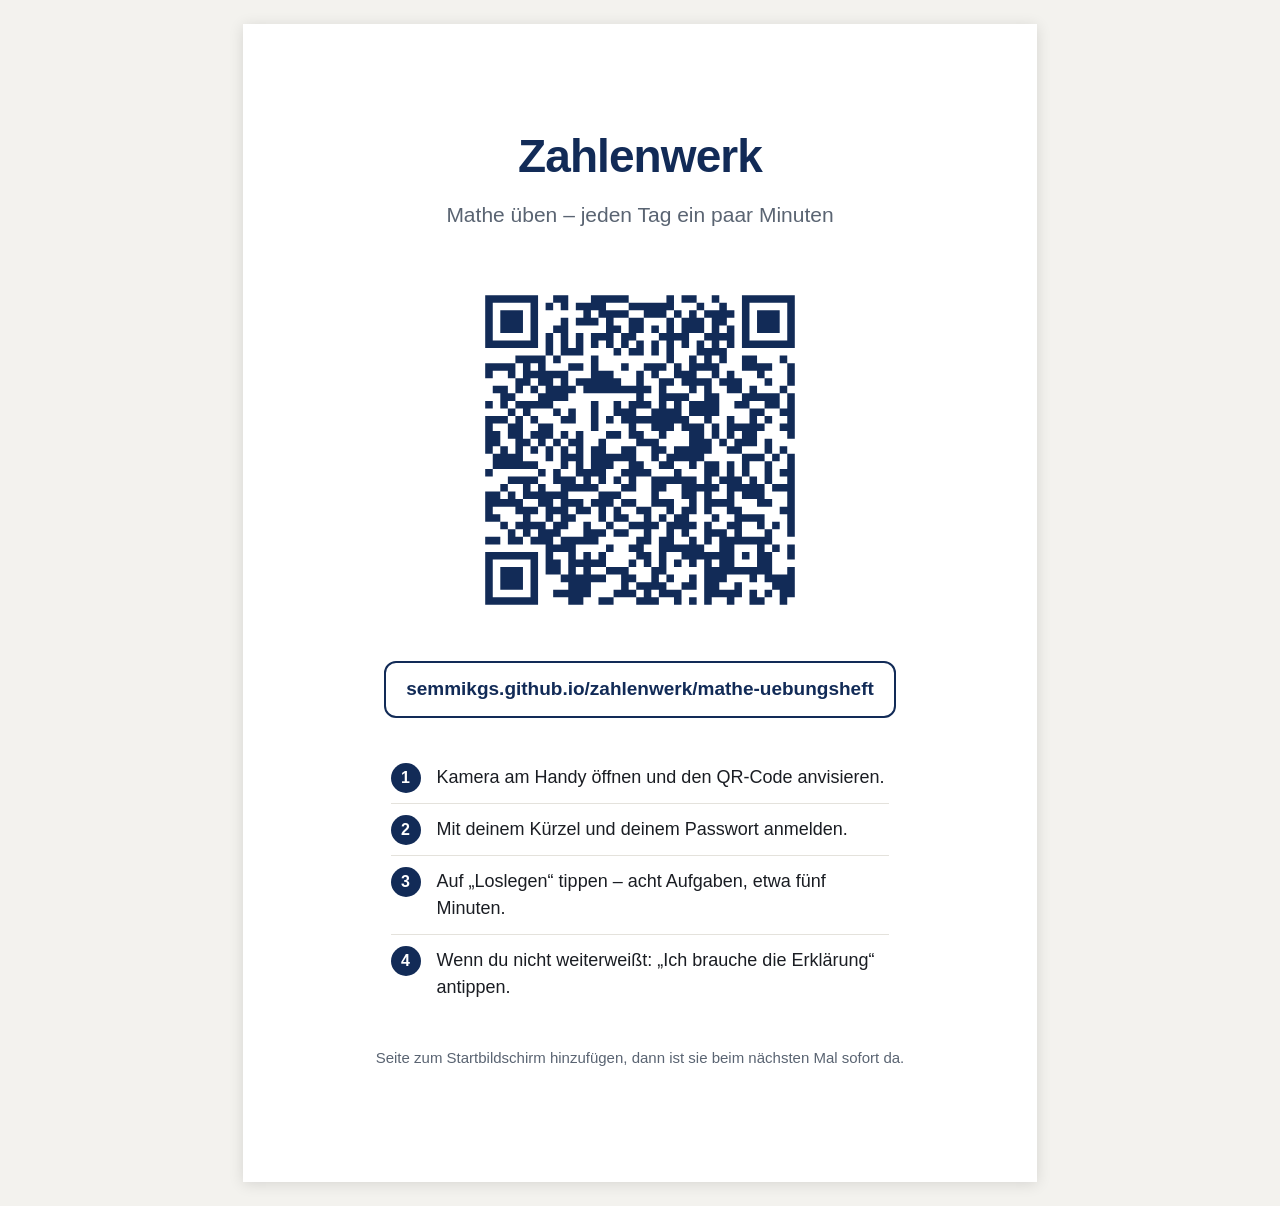
==== qr-druck.html @ 7fb58caf "Kapitel Terme und Gleichungen, Anzeigefehler behoben, Repo aufgeraeumt - Neue Kapitel: Terme zusamme" ====
<!DOCTYPE html>
<html lang="de">
<head>
<meta charset="utf-8">
<meta name="viewport" content="width=device-width, initial-scale=1">
<title>Zahlenwerk – Aushang zum Drucken</title>
<style>
  :root{ --tinte:#122B57; --grau:#5A6472; --linie:#E4E2DC; }
  *{box-sizing:border-box}
  body{
    margin:0;background:#F3F2EE;color:#1A1D23;
    font:400 16px/1.5 -apple-system, BlinkMacSystemFont, "Segoe UI", Roboto, Arial, sans-serif;
    display:flex;justify-content:center;padding:24px;
  }
  .blatt{
    width:210mm;min-height:297mm;background:#fff;padding:26mm 22mm;
    box-shadow:0 2px 14px rgba(0,0,0,.12);text-align:center;
  }
  h1{font-size:46px;margin:0;color:var(--tinte);letter-spacing:-.02em}
  .unterzeile{font-size:21px;color:var(--grau);margin:8px 0 34px}
  .qr{width:98mm;height:98mm;display:block;margin:0 auto}
  .adresse{
    display:inline-block;margin:26px 0 34px;padding:12px 20px;
    border:2px solid var(--tinte);border-radius:12px;
    font-size:19px;font-weight:600;color:var(--tinte);word-break:break-all;
  }
  ol{
    max-width:132mm;margin:0 auto;padding:0;list-style:none;
    text-align:left;counter-reset:schritt;
  }
  ol li{
    counter-increment:schritt;position:relative;
    padding:12px 0 12px 46px;border-bottom:1px solid var(--linie);font-size:18px;
  }
  ol li:last-child{border-bottom:none}
  ol li::before{
    content:counter(schritt);position:absolute;left:0;top:11px;
    width:30px;height:30px;border-radius:50%;background:var(--tinte);color:#fff;
    display:grid;place-items:center;font-size:16px;font-weight:700;
  }
  .fuss{margin-top:34px;font-size:15px;color:var(--grau)}
  @media print{
    body{background:#fff;padding:0;display:block}
    .blatt{width:auto;min-height:auto;box-shadow:none;padding:18mm}
    @page{size:A4;margin:0}
  }
</style>
</head>
<body>
  <div class="blatt">
    <h1>Zahlenwerk</h1>
    <p class="unterzeile">Mathe üben – jeden Tag ein paar Minuten</p>

    <img class="qr" src="bilder/qr-mathe-uebungsheft.svg" alt="QR-Code zum Mathe-Übungsheft">

    <span class="adresse">semmikgs.github.io/zahlenwerk/mathe-uebungsheft</span>

    <ol>
      <li>Kamera am Handy öffnen und den QR-Code anvisieren.</li>
      <li>Mit deinem Kürzel und deinem Passwort anmelden.</li>
      <li>Auf „Loslegen“ tippen – acht Aufgaben, etwa fünf Minuten.</li>
      <li>Wenn du nicht weiterweißt: „Ich brauche die Erklärung“ antippen.</li>
    </ol>

    <p class="fuss">Seite zum Startbildschirm hinzufügen, dann ist sie beim nächsten Mal sofort da.</p>
  </div>
</body>
</html>
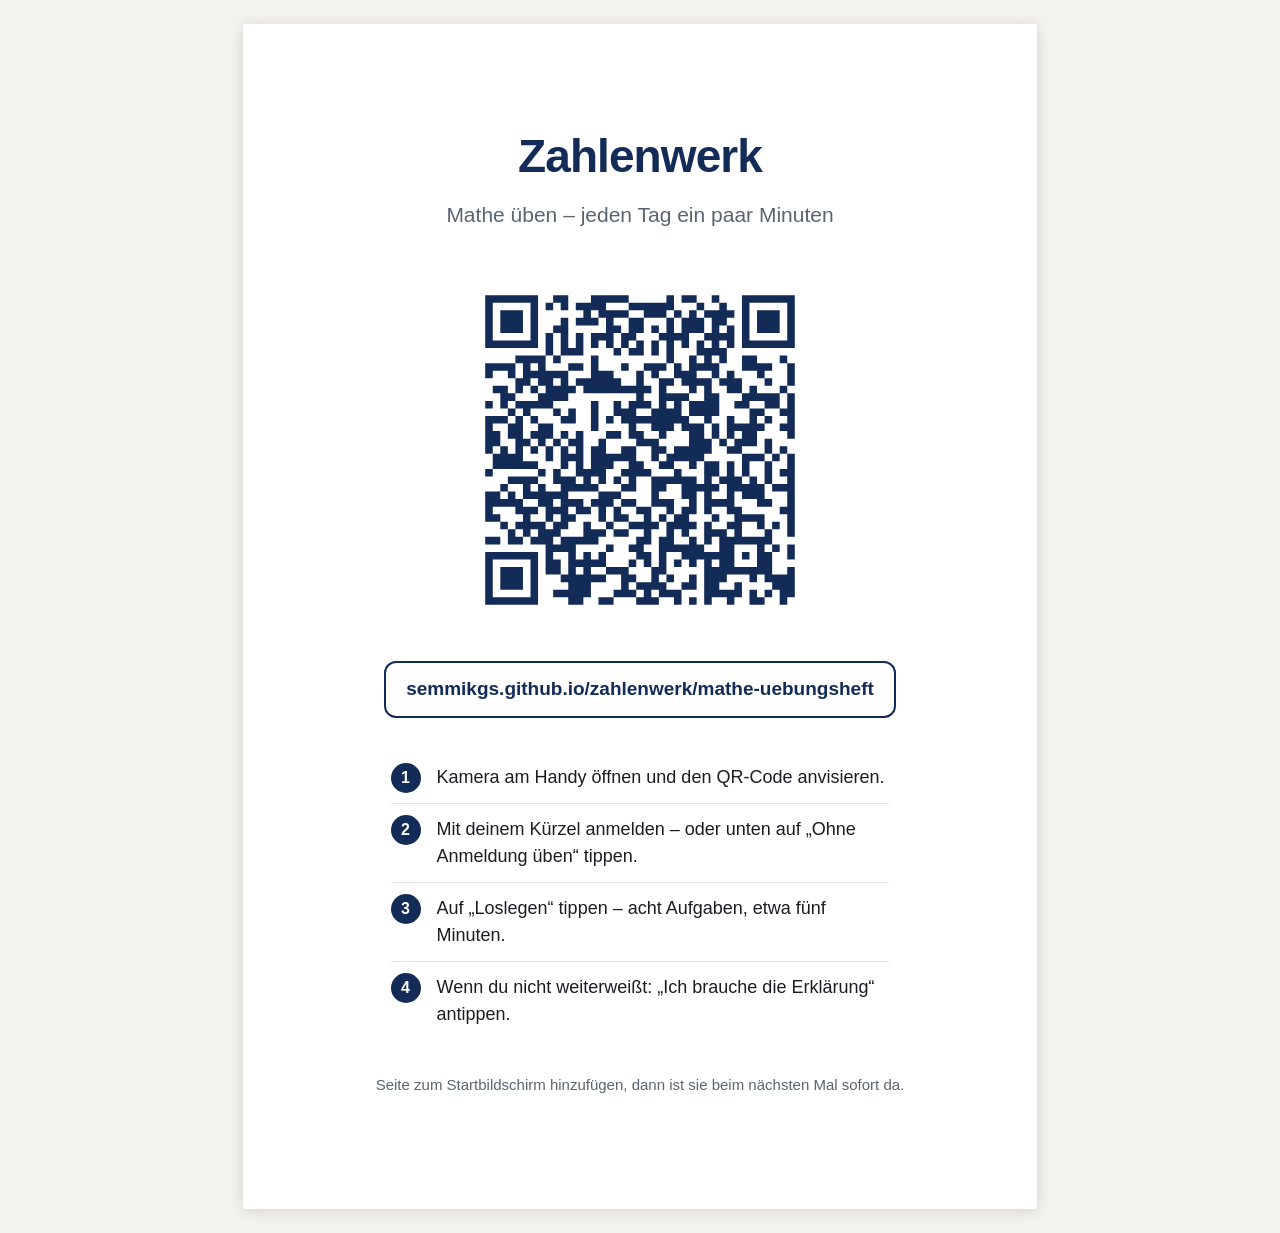
==== commit 8b4c2365: "Ueben ohne Anmeldung moeglich (Gastmodus) - Knopf "Ohne Anmeldung ueben" auf der Anmeldeseite - Gast" ====
--- a/qr-druck.html
+++ b/qr-druck.html
@@ -57,7 +57,7 @@
 
     <ol>
       <li>Kamera am Handy öffnen und den QR-Code anvisieren.</li>
-      <li>Mit deinem Kürzel und deinem Passwort anmelden.</li>
+      <li>Mit deinem Kürzel anmelden – oder unten auf „Ohne Anmeldung üben“ tippen.</li>
       <li>Auf „Loslegen“ tippen – acht Aufgaben, etwa fünf Minuten.</li>
       <li>Wenn du nicht weiterweißt: „Ich brauche die Erklärung“ antippen.</li>
     </ol>
